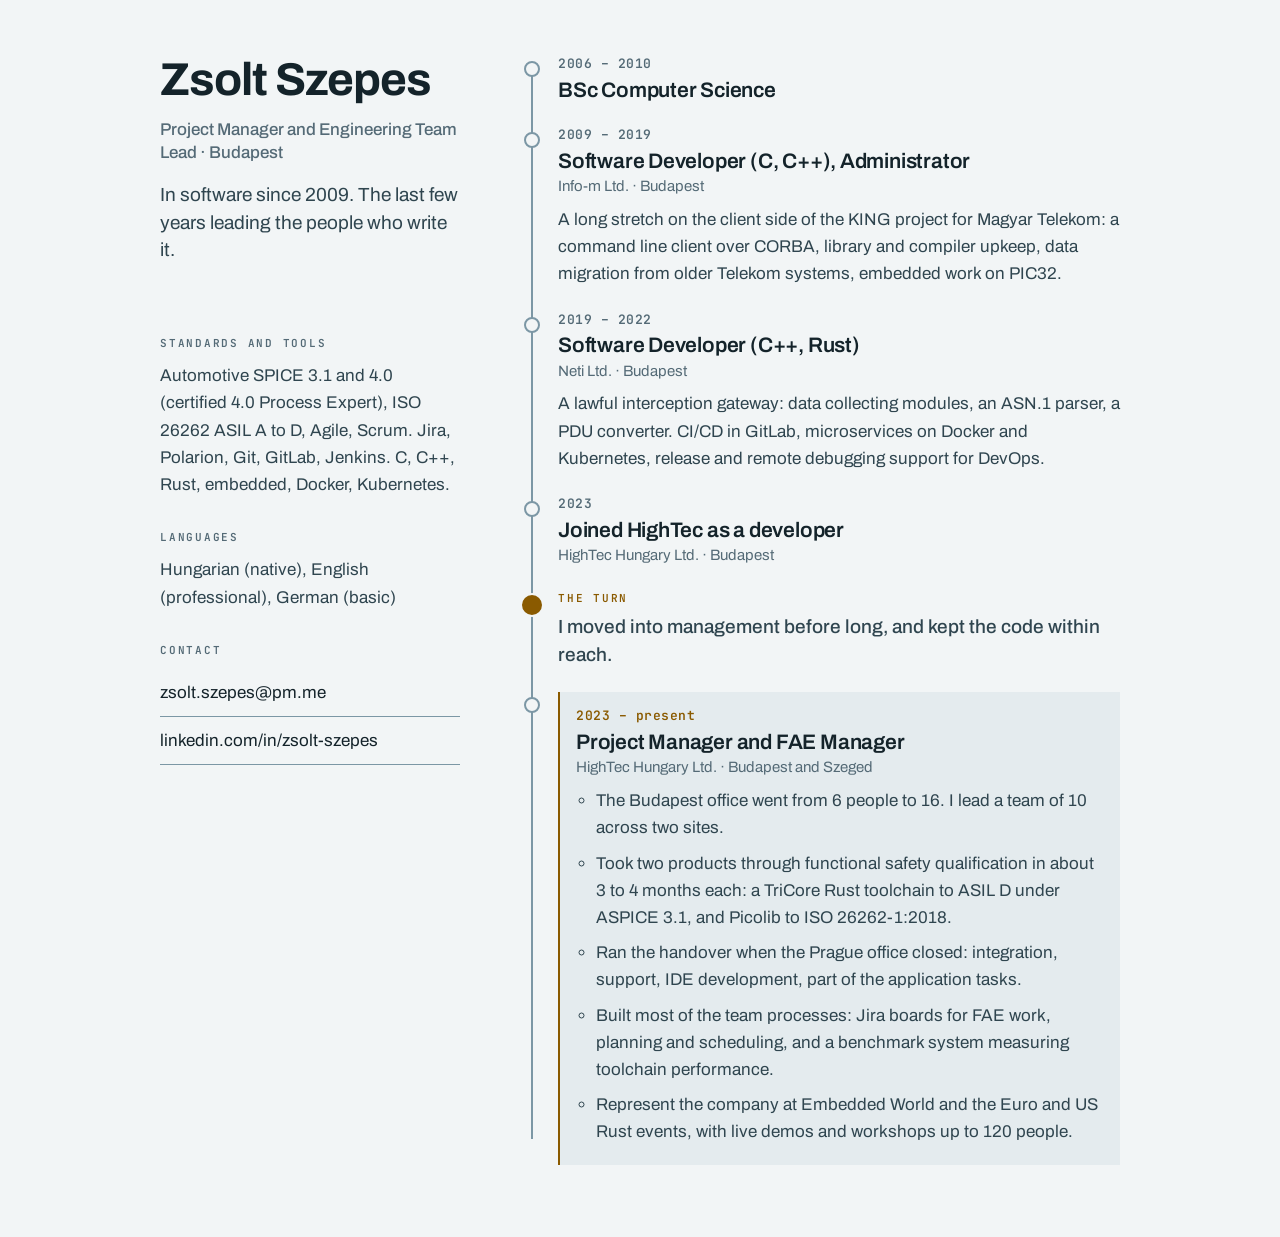
==== index.html @ c274b678 "Build the CV site: Direction B, "The Track" Replaces the 2022 placeholder with the approved single-p" ====
<!doctype html>
<html lang="en">
<head>
<meta charset="utf-8">
<meta name="viewport" content="width=device-width, initial-scale=1">
<meta name="format-detection" content="telephone=no">

<title>Zsolt Szepes - Project Manager and Engineering Team Lead</title>
<meta name="description" content="Project manager and engineering team lead in Budapest, working on embedded and automotive systems. I came up through the code as a C, C++ and Rust developer.">
<link rel="canonical" href="https://zsotte.com/">

<meta property="og:type" content="profile">
<meta property="og:url" content="https://zsotte.com/">
<meta property="og:title" content="Zsolt Szepes">
<meta property="og:description" content="Project manager and engineering team lead in Budapest. Embedded and automotive systems, functional safety, Rust toolchains.">
<!-- og:image and twitter:card are deliberately absent: og.png could not be
     rasterised on the build machine. Per the build spec, a card pointing at a
     missing image renders a broken box, which is worse than the text fallback.
     Restore both lines together with the file, never one without the other. -->

<meta name="theme-color" content="#1B2A32" media="(prefers-color-scheme: dark)">
<meta name="theme-color" content="#F2F5F6" media="(prefers-color-scheme: light)">

<link rel="icon" href="/favicon.svg" type="image/svg+xml">
<link rel="icon" href="/favicon-32.png" sizes="32x32" type="image/png">
<link rel="apple-touch-icon" href="/apple-touch-icon-180.png">

<link rel="preload" href="/assets/fonts/archivo-latin-var.woff2" as="font" type="font/woff2" crossorigin>
<link rel="stylesheet" href="/styles.css">
</head>
<body>
<div class="page">

  <header class="identity">
    <h1>Zsolt Szepes</h1>
    <p class="role">Project Manager and Engineering Team Lead &middot; Budapest</p>
    <p class="lede">In software since 2009. The last few years leading the people who write it.</p>
  </header>

  <main>
    <ol class="track">

      <li class="stop">
        <p class="year">2006 &ndash; 2010</p>
        <h2>BSc Computer Science</h2>
      </li>

      <li class="stop">
        <p class="year">2009 &ndash; 2019</p>
        <h2>Software Developer (C, C++), Administrator</h2>
        <p class="org">Info-m Ltd. &middot; Budapest</p>
        <p>A long stretch on the client side of the KING project for Magyar Telekom: a command line client over CORBA, library and compiler upkeep, data migration from older Telekom systems, embedded work on PIC32.</p>
      </li>

      <li class="stop">
        <p class="year">2019 &ndash; 2022</p>
        <h2>Software Developer (C++, Rust)</h2>
        <p class="org">Neti Ltd. &middot; Budapest</p>
        <p>A lawful interception gateway: data collecting modules, an ASN.1 parser, a PDU converter. CI/CD in GitLab, microservices on Docker and Kubernetes, release and remote debugging support for DevOps.</p>
      </li>

      <li class="stop">
        <p class="year">2023</p>
        <h2>Joined HighTec as a developer</h2>
        <p class="org">HighTec Hungary Ltd. &middot; Budapest</p>
      </li>

      <li class="pivot">
        <p class="pivot-label">The turn</p>
        <p>I moved into management before long, and kept the code within reach.</p>
      </li>

      <li class="stop now">
        <p class="year">2023 &ndash; present</p>
        <h2>Project Manager and FAE Manager</h2>
        <p class="org">HighTec Hungary Ltd. &middot; Budapest and Szeged</p>
        <ul>
          <li>The Budapest office went from 6 people to 16. I lead a team of 10 across two sites.</li>
          <li>Took two products through functional safety qualification in about 3 to 4 months each: a TriCore Rust toolchain to ASIL D under ASPICE 3.1, and Picolib to ISO 26262-1:2018.</li>
          <li>Ran the handover when the Prague office closed: integration, support, IDE development, part of the application tasks.</li>
          <li>Built most of the team processes: Jira boards for FAE work, planning and scheduling, and a benchmark system measuring toolchain performance.</li>
          <li>Represent the company at Embedded World and the Euro and US Rust events, with live demos and workshops up to 120 people.</li>
        </ul>
      </li>

    </ol>
  </main>

  <footer class="colophon">
    <h2>Standards and tools</h2>
    <p>Automotive SPICE 3.1 and 4.0 (certified 4.0 Process Expert), ISO 26262 ASIL A to D, Agile, Scrum. Jira, Polarion, Git, GitLab, Jenkins. C, C++, Rust, embedded, Docker, Kubernetes.</p>
    <h2>Languages</h2>
    <p>Hungarian (native), English (professional), German (basic)</p>
    <h2>Contact</h2>
    <ul class="contact">
      <li><a href="mailto:zsolt.szepes@pm.me">zsolt.szepes@pm.me</a></li>
      <li><a href="https://www.linkedin.com/in/zsolt-szepes">linkedin.com/in/zsolt-szepes</a></li>
    </ul>
  </footer>

</div>

<script type="application/ld+json">
{
  "@context": "https://schema.org",
  "@type": "Person",
  "name": "Zsolt Szepes",
  "jobTitle": "Project Manager and Engineering Team Lead",
  "url": "https://zsotte.com/",
  "email": "mailto:zsolt.szepes@pm.me",
  "address": { "@type": "PostalAddress", "addressLocality": "Budapest", "addressCountry": "HU" },
  "sameAs": ["https://www.linkedin.com/in/zsolt-szepes"],
  "knowsLanguage": ["hu", "en", "de"]
}
</script>
</body>
</html>
---- styles.css ----
/* zsotte.com -- Direction B, "The Track".
   Design: trixi (zsotte-com-build-spec.md). Implementation: kevin.
   Every colour is a token declared on the bare :root and only redefined in the
   light / print blocks. No colour is ever declared anywhere else. */

*, *::before, *::after { box-sizing: border-box; }

/* box-sizing above is load-bearing, not housekeeping: the rail geometry in
   section 5 of the spec assumes a 16px dot INCLUDING its 2px ring. With
   content-box the dot renders 20px wide and every centre drifts 2px off the
   line. Do not remove this rule. */

:root{
  /* --- dark, the default --- */
  --bg:        #1B2A32;
  --panel:     #22333C;
  --ink:       #E7EEF1;
  --body:      #C9D6DC;
  --muted:     #93A6AF;
  --rail:      #4E7285;
  --mark:      #F0B429;

  --font-sans: "Archivo", "Helvetica Neue", Arial, sans-serif;
  --font-mono: "JetBrains Mono", ui-monospace, SFMono-Regular, Menlo, Consolas, monospace;

  --s1: 4px;  --s2: 8px;  --s3: 12px; --s4: 16px; --s5: 20px;
  --s6: 24px; --s7: 32px; --s8: 40px; --s9: 56px; --s10: 72px;

  --pad: 20px;
  --rail-indent: 34px;
  --maxw: 1024px;

  /* type scale -- mobile column of the spec table */
  --fs-h1:    32px;
  --fs-lede:  17px;
  --fs-role:  16px;
  --fs-h2:    19px;
  --fs-body:  16px;
  --fs-meta:  14px;
  --fs-year:  12px;
  --fs-label: 11px;
}

@media (prefers-color-scheme: light){
  :root:not([data-theme="dark"]){
    --bg:    #F2F5F6;
    --panel: #E4EBEE;
    --ink:   #14232A;
    --body:  #2F454F;
    --muted: #546A76;
    --rail:  #7C97A5;
    --mark:  #8A5A00;
  }
}
:root[data-theme="light"]{
  --bg:#F2F5F6; --panel:#E4EBEE; --ink:#14232A; --body:#2F454F;
  --muted:#546A76; --rail:#7C97A5; --mark:#8A5A00;
}

/* ---------- fonts, self-hosted, latin subset ---------- */

@font-face{
  font-family: "Archivo";
  src: url("/assets/fonts/archivo-latin-var.woff2") format("woff2");
  font-weight: 100 900;
  font-style: normal;
  font-display: swap;
}
@font-face{
  font-family: "JetBrains Mono";
  src: url("/assets/fonts/jetbrains-mono-latin-var.woff2") format("woff2");
  font-weight: 100 800;
  font-style: normal;
  font-display: swap;
}

/* ---------- base ---------- */

html{
  -webkit-text-size-adjust: 100%;
}

body{
  margin: 0;
  background: var(--bg);
  color: var(--body);
  font-family: var(--font-sans);
  font-size: var(--fs-body);
  line-height: 1.6;
  font-weight: 400;
}

.page{
  padding: var(--s9) var(--pad) var(--s10);
}

h1, h2{
  color: var(--ink);
  text-wrap: balance;
  margin: 0;
}

p{ margin: 0; }

/* ---------- identity ---------- */

.identity{
  margin-bottom: var(--s8);
  overflow-wrap: break-word;
}
.identity h1{
  font-size: var(--fs-h1);
  line-height: 1.08;
  font-weight: 700;
  letter-spacing: -0.022em;
}
.identity .role{
  margin-top: var(--s3);
  font-size: var(--fs-role);
  line-height: 1.4;
  font-weight: 500;
  color: var(--muted);
}
.identity .lede{
  margin-top: var(--s4);
  font-size: var(--fs-lede);
  line-height: 1.45;
  font-weight: 400;
  max-width: 34ch;
}

/* ---------- the rail ---------- */

.track{
  position: relative;
  list-style: none;
  margin: 0;
  padding: 0 0 0 var(--rail-indent);
}

.track::before{
  content: "";
  position: absolute;
  left: 7px;
  top: 6px;
  bottom: 26px;
  width: 2px;
  background: var(--rail);
}

.track:empty::before{ display: none; }

.stop, .pivot{
  position: relative;
  margin: 0 0 var(--s6);
  overflow-wrap: break-word;
}
.stop:last-child, .pivot:last-child{ margin-bottom: 0; }

/* a dot's centre must land 8px from the .track content-box left edge.
   left = -(rail-indent) + (dot / 2) - 8px, minus any left border the element
   carries, because absolute positioning is relative to the padding box. */
.stop::before{
  content: "";
  position: absolute;
  left: -34px;
  top: 5px;
  width: 16px;
  height: 16px;
  border-radius: 50%;
  background: var(--bg);
  border: 2px solid var(--rail);
}

.year{
  font-family: var(--font-mono);
  font-size: var(--fs-year);
  line-height: 1.3;
  font-weight: 600;
  letter-spacing: 0.04em;
  font-variant-numeric: tabular-nums;
  color: var(--muted);
}
.stop h2{
  margin-top: var(--s1);
  font-size: var(--fs-h2);
  line-height: 1.25;
  font-weight: 600;
  letter-spacing: -0.01em;
}
.org{
  margin-top: 2px;
  font-size: var(--fs-meta);
  line-height: 1.45;
  color: var(--muted);
}
.stop .org + p{ margin-top: var(--s2); }

/* ---------- the two accented elements ---------- */

.pivot::before{
  content: "";
  position: absolute;
  left: -38px;
  top: 2px;
  width: 24px;
  height: 24px;
  border-radius: 50%;
  background: var(--mark);
  border: 2px solid var(--bg);
}
.pivot-label{
  font-family: var(--font-mono);
  font-size: var(--fs-label);
  line-height: 1.3;
  letter-spacing: 0.16em;
  text-transform: uppercase;
  color: var(--mark);
  font-weight: 600;
}
.pivot p + p{
  margin-top: var(--s2);
  font-size: var(--fs-lede);
  line-height: 1.45;
  font-weight: 500;
}

.now{
  background: var(--panel);
  border-left: 2px solid var(--mark);
  padding: var(--s4) var(--s4) var(--s5);
}
.now::before{ left: -36px; }
.now .year{ color: var(--mark); }
.now ul{
  margin: var(--s2) 0 0;
  padding-left: var(--s5);
}
.now li{ margin-top: var(--s2); }
.now li:first-child{ margin-top: 0; }

/* ---------- colophon ---------- */

.colophon{
  margin-top: var(--s8);
  padding-top: var(--s7);
  border-top: 1px solid var(--rail);
}
.colophon h2{
  font-family: var(--font-mono);
  font-size: var(--fs-label);
  line-height: 1.3;
  letter-spacing: 0.16em;
  text-transform: uppercase;
  font-weight: 600;
  color: var(--muted);
}
.colophon h2 + p{ margin-top: var(--s3); }
.colophon p + h2{ margin-top: var(--s7); }

.contact{
  list-style: none;
  margin: var(--s3) 0 0;
  padding: 0;
}
.contact a{
  display: flex;
  align-items: center;
  min-height: 48px;
  overflow-wrap: anywhere;
}

/* ---------- links ---------- */

a{
  color: var(--ink);
  text-decoration: none;
  border-bottom: 1px solid var(--rail);
  transition: border-color 150ms ease;
}
a:visited{ color: var(--ink); }
a:hover{ border-bottom-color: var(--mark); }
a:focus-visible{
  outline: 2px solid var(--mark);
  outline-offset: 2px;
  border-radius: 2px;
}

/* ---------- responsive ---------- */

@media (max-width: 379px){
  :root{ --pad: 16px; }
}

@media (min-width: 600px){
  :root{
    --pad: 32px;
    --fs-h1:    46px;
    --fs-lede:  19px;
    --fs-role:  17px;
    --fs-h2:    21px;
    --fs-body:  17px;
    --fs-meta:  15px;
    --fs-year:  13px;
    --fs-label: 11px;
  }
}

@media (min-width: 900px){
  .page{
    display: grid;
    grid-template-columns: 300px minmax(0, 620px);
    grid-template-rows: auto 1fr;
    column-gap: 64px;
    justify-content: center;
  }
  .identity { grid-column: 1; grid-row: 1; position: sticky; top: 48px; align-self: start; }
  .colophon { grid-column: 1; grid-row: 2; align-self: start; border-top: 0; margin-top: var(--s7); padding-top: 0; }
  main      { grid-column: 2; grid-row: 1 / 3; }
  .track    { max-width: 62ch; }
}

@media (min-width: 1080px){
  .page{
    max-width: var(--maxw);
    margin-inline: auto;
  }
}

/* ---------- state media queries ---------- */

@media (prefers-reduced-motion: reduce){
  *, *::before, *::after{
    transition-duration: .01ms !important;
    animation-duration: .01ms !important;
    animation-iteration-count: 1 !important;
    scroll-behavior: auto !important;
  }
}

@media (prefers-contrast: more){
  :root{ --muted: var(--body); --rail: var(--muted); }
}

@media print{
  :root{ --bg:#FFFFFF; --panel:#FFFFFF; --ink:#000000; --body:#1A1A1A;
         --muted:#444444; --rail:#666666; --mark:#000000; }
  @page{ margin: 16mm; }
  .now{ background:none; border-left:1pt solid var(--ink); }
  .stop, .pivot{ break-inside: avoid; }
  .contact a[href^="http"]::after{ content:" (" attr(href) ")"; font-size:10pt; }
  .page{ display:block; padding: 0; }
  .identity{ position: static; }
}
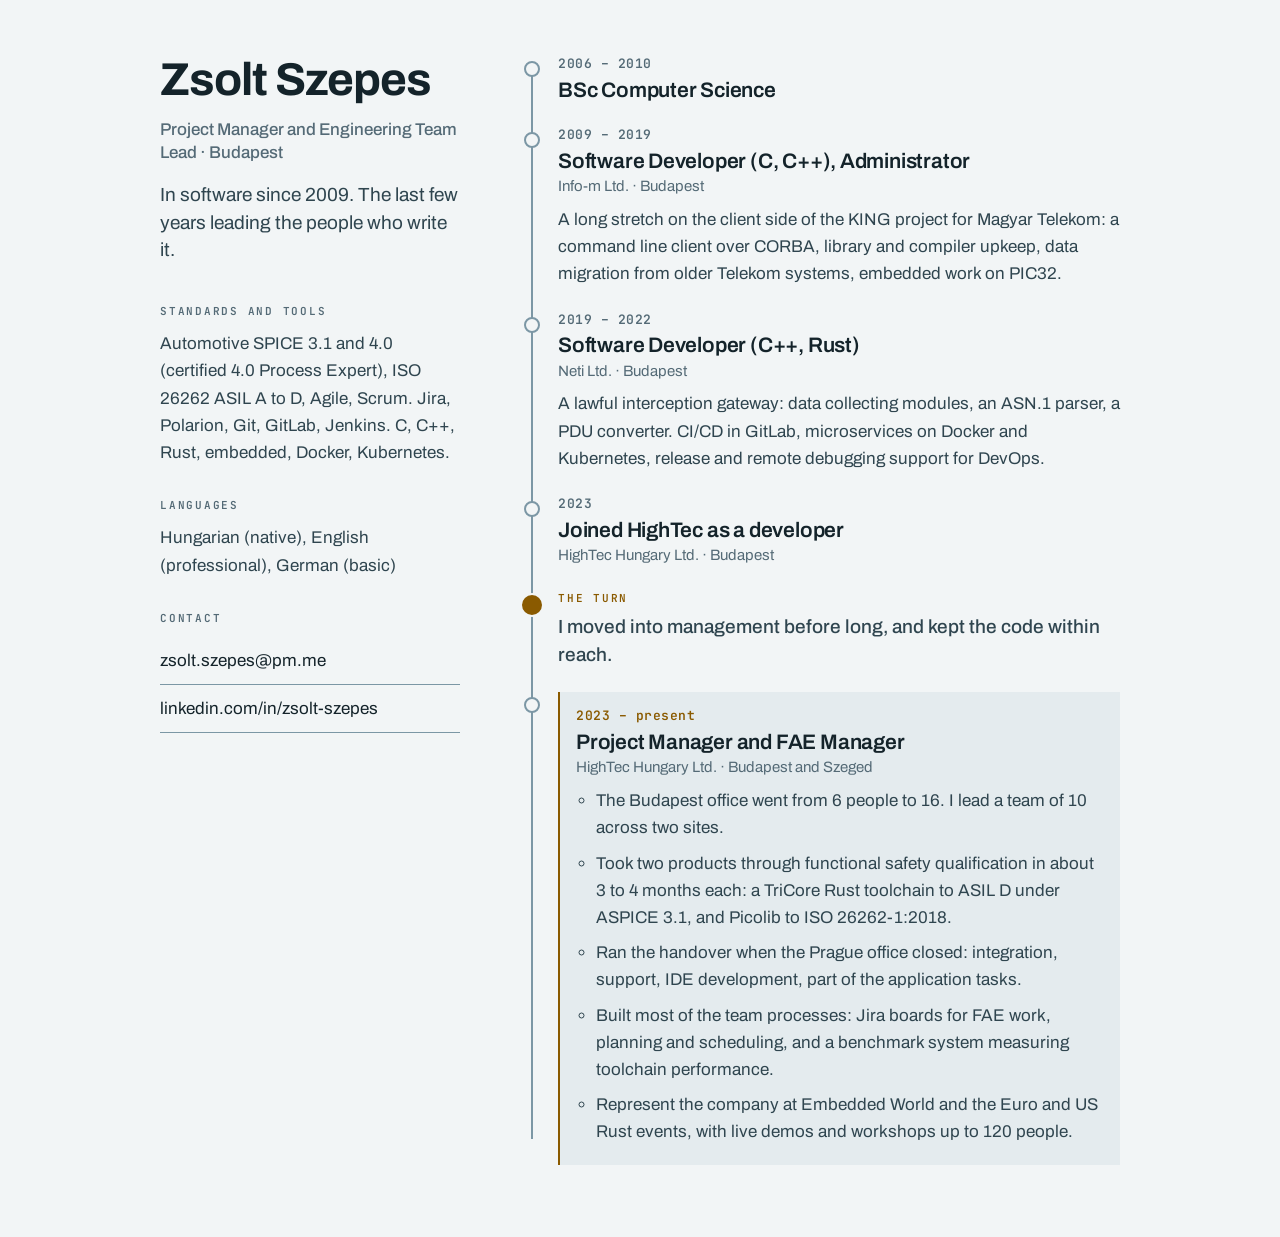
==== commit c195a4dc: "Wrap the left column in one sticky block zsotte asked for the colophon back in the left column, with" ====
--- a/index.html
+++ b/index.html
@@ -13,10 +13,11 @@
 <meta property="og:url" content="https://zsotte.com/">
 <meta property="og:title" content="Zsolt Szepes">
 <meta property="og:description" content="Project manager and engineering team lead in Budapest. Embedded and automotive systems, functional safety, Rust toolchains.">
-<!-- og:image and twitter:card are deliberately absent: og.png could not be
-     rasterised on the build machine. Per the build spec, a card pointing at a
-     missing image renders a broken box, which is worse than the text fallback.
-     Restore both lines together with the file, never one without the other. -->
+<meta property="og:image" content="https://zsotte.com/assets/og.png">
+<meta property="og:image:width" content="1200">
+<meta property="og:image:height" content="630">
+<meta property="og:image:alt" content="Zsolt Szepes, Project Manager and Engineering Team Lead, Budapest">
+<meta name="twitter:card" content="summary_large_image">
 
 <meta name="theme-color" content="#1B2A32" media="(prefers-color-scheme: dark)">
 <meta name="theme-color" content="#F2F5F6" media="(prefers-color-scheme: light)">
@@ -31,11 +32,29 @@
 <body>
 <div class="page">
 
-  <header class="identity">
-    <h1>Zsolt Szepes</h1>
-    <p class="role">Project Manager and Engineering Team Lead &middot; Budapest</p>
-    <p class="lede">In software since 2009. The last few years leading the people who write it.</p>
-  </header>
+  <!-- .sidebar is the sticky block on desktop; below 900px it is
+       display:contents, so it disappears as a box and changes nothing. -->
+  <div class="sidebar">
+
+    <header class="identity">
+      <h1>Zsolt Szepes</h1>
+      <p class="role">Project Manager and Engineering Team Lead &middot; Budapest</p>
+      <p class="lede">In software since 2009. The last few years leading the people who write it.</p>
+    </header>
+
+    <footer class="colophon">
+      <h2>Standards and tools</h2>
+      <p>Automotive SPICE 3.1 and 4.0 (certified 4.0 Process Expert), ISO 26262 ASIL A to D, Agile, Scrum. Jira, Polarion, Git, GitLab, Jenkins. C, C++, Rust, embedded, Docker, Kubernetes.</p>
+      <h2>Languages</h2>
+      <p>Hungarian (native), English (professional), German (basic)</p>
+      <h2>Contact</h2>
+      <ul class="contact">
+        <li><a href="mailto:zsolt.szepes@pm.me">zsolt.szepes@pm.me</a></li>
+        <li><a href="https://www.linkedin.com/in/zsolt-szepes">linkedin.com/in/zsolt-szepes</a></li>
+      </ul>
+    </footer>
+
+  </div>
 
   <main>
     <ol class="track">
@@ -86,18 +105,6 @@
     </ol>
   </main>
 
-  <footer class="colophon">
-    <h2>Standards and tools</h2>
-    <p>Automotive SPICE 3.1 and 4.0 (certified 4.0 Process Expert), ISO 26262 ASIL A to D, Agile, Scrum. Jira, Polarion, Git, GitLab, Jenkins. C, C++, Rust, embedded, Docker, Kubernetes.</p>
-    <h2>Languages</h2>
-    <p>Hungarian (native), English (professional), German (basic)</p>
-    <h2>Contact</h2>
-    <ul class="contact">
-      <li><a href="mailto:zsolt.szepes@pm.me">zsolt.szepes@pm.me</a></li>
-      <li><a href="https://www.linkedin.com/in/zsolt-szepes">linkedin.com/in/zsolt-szepes</a></li>
-    </ul>
-  </footer>
-
 </div>
 
 <script type="application/ld+json">
--- a/styles.css
+++ b/styles.css
@@ -91,8 +91,18 @@
 }
 
 .page{
+  display: flex;
+  flex-direction: column;
   padding: var(--s9) var(--pad) var(--s10);
 }
+
+/* Below 900px the wrapper is not a box at all, so .identity and .colophon are
+   direct flex items of .page and `order` puts them back into reading shape.
+   These order rules live here once -- mobile and print both rely on them. */
+.sidebar { display: contents; }
+.identity{ order: 1; }
+main     { order: 2; }
+.colophon{ order: 3; }
 
 h1, h2{
   color: var(--ink);
@@ -310,14 +320,30 @@
   .page{
     display: grid;
     grid-template-columns: 300px minmax(0, 620px);
-    grid-template-rows: auto 1fr;
+    grid-template-rows: auto;
     column-gap: 64px;
     justify-content: center;
   }
-  .identity { grid-column: 1; grid-row: 1; position: sticky; top: 48px; align-self: start; }
-  .colophon { grid-column: 1; grid-row: 2; align-self: start; border-top: 0; margin-top: var(--s7); padding-top: 0; }
-  main      { grid-column: 2; grid-row: 1 / 3; }
-  .track    { max-width: 62ch; }
+  /* The wrapper becomes a real box here, and it is what sticks -- one block,
+     not two. Two sticky blocks in one column cannot be made safe: their offsets
+     would have to know each other's height, and where they meet they overlap.
+     The grid area is the single row, whose height comes from main, so the
+     travel is the whole page. max-height is the guard: when the column is
+     taller than the window it scrolls inside itself instead of hiding its own
+     bottom. No magic number, and nothing is ever unreachable. */
+  .sidebar {
+    display: block;
+    grid-column: 1; grid-row: 1;
+    position: sticky; top: 48px; align-self: start;
+    max-height: calc(100vh - 96px);
+    overflow-y: auto;
+    overscroll-behavior: contain;
+  }
+  main     { grid-column: 2; grid-row: 1; }
+  .track   { max-width: 62ch; }
+  /* In the left column the colophon sits under the identity, so it drops the
+     separator it carries when it is under the track. */
+  .colophon{ border-top: 0; margin-top: var(--s7); padding-top: 0; }
 }
 
 @media (min-width: 1080px){
@@ -349,6 +375,9 @@
   .now{ background:none; border-left:1pt solid var(--ink); }
   .stop, .pivot{ break-inside: avoid; }
   .contact a[href^="http"]::after{ content:" (" attr(href) ")"; font-size:10pt; }
-  .page{ display:block; padding: 0; }
+  /* Flex, NOT block: block layout ignores `order`, and the printed CV would put
+     Contact above the experience. The base order rules carry the reading shape. */
+  .page{ display: flex; flex-direction: column; padding: 0; }
+  .sidebar{ display: contents; }
   .identity{ position: static; }
 }
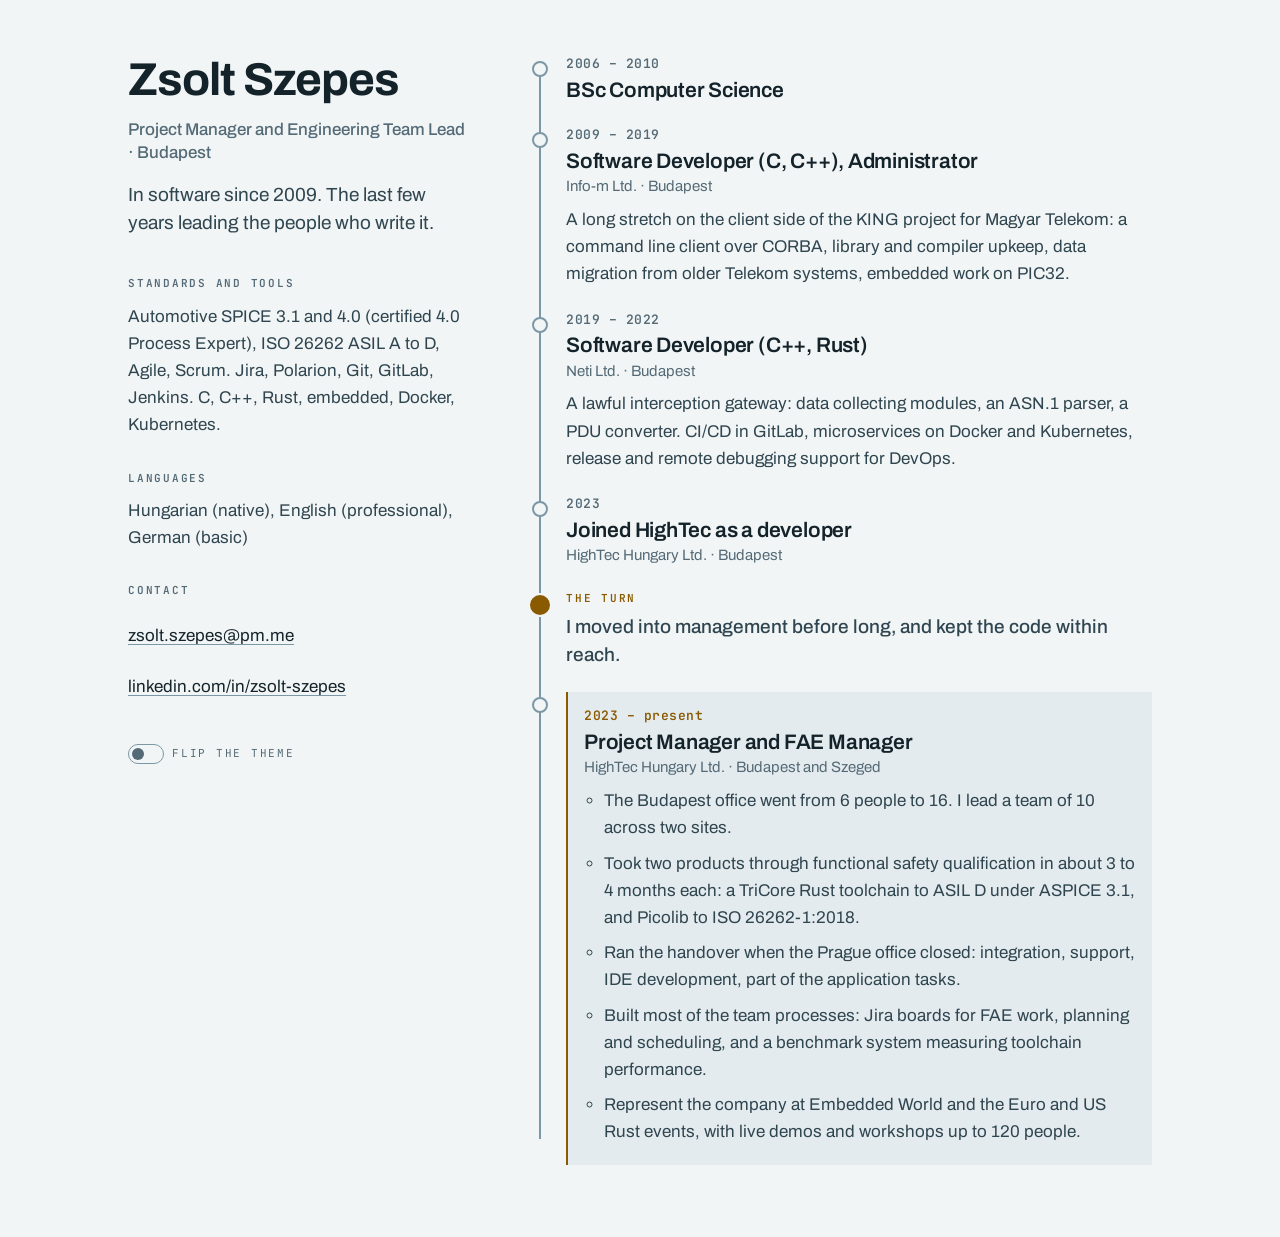
==== commit 9e91865e: "Name every colour once, add the theme toggle, widen the left column Five changes from the spec, in o" ====
--- a/index.html
+++ b/index.html
@@ -52,6 +52,12 @@
         <li><a href="mailto:zsolt.szepes@pm.me">zsolt.szepes@pm.me</a></li>
         <li><a href="https://www.linkedin.com/in/zsolt-szepes">linkedin.com/in/zsolt-szepes</a></li>
       </ul>
+
+      <!-- Placeholder label text: the wording is copy, not a design decision. -->
+      <p class="theme-flip-row">
+        <input type="checkbox" id="theme-flip" class="theme-flip">
+        <label for="theme-flip">Flip the theme</label>
+      </p>
     </footer>
 
   </div>
--- a/styles.css
+++ b/styles.css
@@ -1,7 +1,8 @@
 /* zsotte.com -- Direction B, "The Track".
    Design: trixi (zsotte-com-build-spec.md). Implementation: kevin.
-   Every colour is a token declared on the bare :root and only redefined in the
-   light / print blocks. No colour is ever declared anywhere else. */
+   Every colour value is written once, in the --dark-* / --light-* palettes on
+   :root. The theme states only re-point at them; the print block is the one
+   place that declares its own paper colours. */
 
 *, *::before, *::after { box-sizing: border-box; }
 
@@ -11,14 +12,16 @@
    line. Do not remove this rule. */
 
 :root{
-  /* --- dark, the default --- */
-  --bg:        #1B2A32;
-  --panel:     #22333C;
-  --ink:       #E7EEF1;
-  --body:      #C9D6DC;
-  --muted:     #93A6AF;
-  --rail:      #4E7285;
-  --mark:      #F0B429;
+  /* Every colour value is written ONCE, here. The theme states below only
+     re-point --bg/--ink/... at one palette or the other. A hex value never
+     appears anywhere else in this file, and never inside a theme block. */
+  --dark-bg:#1B2A32;   --dark-panel:#22333C; --dark-ink:#E7EEF1;
+  --dark-body:#C9D6DC; --dark-muted:#93A6AF; --dark-rail:#4E7285;
+  --dark-mark:#F0B429;
+
+  --light-bg:#F2F5F6;   --light-panel:#E4EBEE; --light-ink:#14232A;
+  --light-body:#2F454F; --light-muted:#546A76; --light-rail:#7C97A5;
+  --light-mark:#8A5A00;
 
   --font-sans: "Archivo", "Helvetica Neue", Arial, sans-serif;
   --font-mono: "JetBrains Mono", ui-monospace, SFMono-Regular, Menlo, Consolas, monospace;
@@ -28,7 +31,7 @@
 
   --pad: 20px;
   --rail-indent: 34px;
-  --maxw: 1024px;
+  --maxw: 1088px;   /* 1088 - 64px of .page padding = 1024 for the grid */
 
   /* type scale -- mobile column of the spec table */
   --fs-h1:    32px;
@@ -41,21 +44,37 @@
   --fs-label: 11px;
 }
 
+/* Four theme states, because the toggle flips whatever the system asked for.
+   color-scheme rides along with each one: it is what stops the white flash
+   before first paint, and what makes the sidebar scrollbar belong to the page
+   instead of arriving as a light system bar in a dark column. */
+
+/* 1 -- no preference, or dark preference: dark */
+:root{ color-scheme: dark;
+  --bg:var(--dark-bg); --panel:var(--dark-panel); --ink:var(--dark-ink);
+  --body:var(--dark-body); --muted:var(--dark-muted); --rail:var(--dark-rail);
+  --mark:var(--dark-mark); }
+
+/* 2 -- dark ground, toggle on: light */
+:root:has(#theme-flip:checked){ color-scheme: light;
+  --bg:var(--light-bg); --panel:var(--light-panel); --ink:var(--light-ink);
+  --body:var(--light-body); --muted:var(--light-muted); --rail:var(--light-rail);
+  --mark:var(--light-mark); }
+
 @media (prefers-color-scheme: light){
-  :root:not([data-theme="dark"]){
-    --bg:    #F2F5F6;
-    --panel: #E4EBEE;
-    --ink:   #14232A;
-    --body:  #2F454F;
-    --muted: #546A76;
-    --rail:  #7C97A5;
-    --mark:  #8A5A00;
-  }
-}
-:root[data-theme="light"]{
-  --bg:#F2F5F6; --panel:#E4EBEE; --ink:#14232A; --body:#2F454F;
-  --muted:#546A76; --rail:#7C97A5; --mark:#8A5A00;
-}
+  /* 3 -- light preference: light */
+  :root{ color-scheme: light;
+    --bg:var(--light-bg); --panel:var(--light-panel); --ink:var(--light-ink);
+    --body:var(--light-body); --muted:var(--light-muted); --rail:var(--light-rail);
+    --mark:var(--light-mark); }
+  /* 4 -- light preference, toggle on: dark */
+  :root:has(#theme-flip:checked){ color-scheme: dark;
+    --bg:var(--dark-bg); --panel:var(--dark-panel); --ink:var(--dark-ink);
+    --body:var(--dark-body); --muted:var(--dark-muted); --rail:var(--dark-rail);
+    --mark:var(--dark-mark); }
+}
+
+::selection{ background: var(--mark); color: var(--bg); }
 
 /* ---------- fonts, self-hosted, latin subset ---------- */
 
@@ -96,7 +115,7 @@
   padding: var(--s9) var(--pad) var(--s10);
 }
 
-/* Below 900px the wrapper is not a box at all, so .identity and .colophon are
+/* Below 1000px the wrapper is not a box at all, so .identity and .colophon are
    direct flex items of .page and `order` puts them back into reading shape.
    These order rules live here once -- mobile and print both rely on them. */
 .sidebar { display: contents; }
@@ -273,12 +292,48 @@
   margin: var(--s3) 0 0;
   padding: 0;
 }
+/* Block, not flex: a real text-decoration on a flex container has to propagate
+   into an anonymous flex item to reach the words, and engines have differed
+   there. Block with vertical padding gives the same 48px target (12 + 27 line
+   box + 12) and puts the underline on the text, where nothing is in doubt.
+   These two are not links inside running text -- they are tap targets, and the
+   page-wide border-bottom would sit 12-14px under the words, reading as a
+   divider rather than an underline. On the two most important links here. */
 .contact a{
-  display: flex;
-  align-items: center;
+  display: block;
+  padding: 12px 0;
   min-height: 48px;
   overflow-wrap: anywhere;
-}
+  border-bottom: 0;
+  text-decoration: underline;
+  text-decoration-color: var(--rail);
+  text-decoration-thickness: 1px;
+  text-underline-offset: 3px;
+  transition: text-decoration-color 150ms ease;
+}
+.contact a:hover{ text-decoration-color: var(--mark); }
+
+/* ---------- the theme control ---------- */
+
+/* A real checkbox with a real label: focusable, toggles with Space, announces
+   itself, and takes the same focus ring as every other control. No JavaScript;
+   the four theme states above read it with :has(). */
+.theme-flip-row{ display:flex; align-items:center; gap:var(--s2);
+                 margin-top:var(--s7); }
+.theme-flip{ appearance:none; margin:0; flex:none;
+             width:36px; height:20px; border-radius:10px;
+             border:1px solid var(--rail); background:transparent;
+             position:relative; cursor:pointer;
+             transition:border-color 150ms ease; }
+.theme-flip::after{ content:""; position:absolute; top:3px; left:3px;
+                    width:12px; height:12px; border-radius:50%;
+                    background:var(--muted);
+                    transition:transform 150ms ease, background-color 150ms ease; }
+.theme-flip:checked::after{ transform:translateX(16px); background:var(--mark); }
+.theme-flip:hover{ border-color:var(--mark); }
+.theme-flip-row label{ font-family:var(--font-mono); font-size:var(--fs-label);
+                       letter-spacing:.16em; text-transform:uppercase;
+                       color:var(--muted); cursor:pointer; }
 
 /* ---------- links ---------- */
 
@@ -316,10 +371,10 @@
   }
 }
 
-@media (min-width: 900px){
+@media (min-width: 1000px){
   .page{
     display: grid;
-    grid-template-columns: 300px minmax(0, 620px);
+    grid-template-columns: 340px minmax(0, 620px);
     grid-template-rows: auto;
     column-gap: 64px;
     justify-content: center;
@@ -338,6 +393,25 @@
     max-height: calc(100vh - 96px);
     overflow-y: auto;
     overscroll-behavior: contain;
+    /* Room for the focus ring, painted 4px outside the link (2px outline + 2px
+       offset) and otherwise clipped by this scroll container -- at the sides
+       too, because once one axis is not visible the other resolves to auto.
+       Horizontal: the negative inline margin cancels the padding, so the
+       content keeps its exact width and left edge. Vertical: bottom padding
+       only, and NO vertical margin. The symmetric version (padding: 6px;
+       margin: -6px) is arithmetically correct too, but a sticky box is
+       constrained by its MARGIN box, and two careful readers read that
+       interaction opposite ways -- so it stays out. Bottom padding alone has no
+       interaction with sticky at all. The top needs none: the first focusable
+       element sits far below the top edge, and scroll-padding covers it once
+       the column scrolls. */
+    padding: 0 6px 6px;
+    margin-inline: -6px;
+    scroll-padding: 6px;
+    /* When the column is taller than the window this scrollbar appears; without
+       these two it arrives as a light system bar sitting in a dark column. */
+    scrollbar-width: thin;
+    scrollbar-color: var(--rail) transparent;
   }
   main     { grid-column: 2; grid-row: 1; }
   .track   { max-width: 62ch; }
@@ -379,5 +453,4 @@
      Contact above the experience. The base order rules carry the reading shape. */
   .page{ display: flex; flex-direction: column; padding: 0; }
   .sidebar{ display: contents; }
-  .identity{ position: static; }
-}
+}
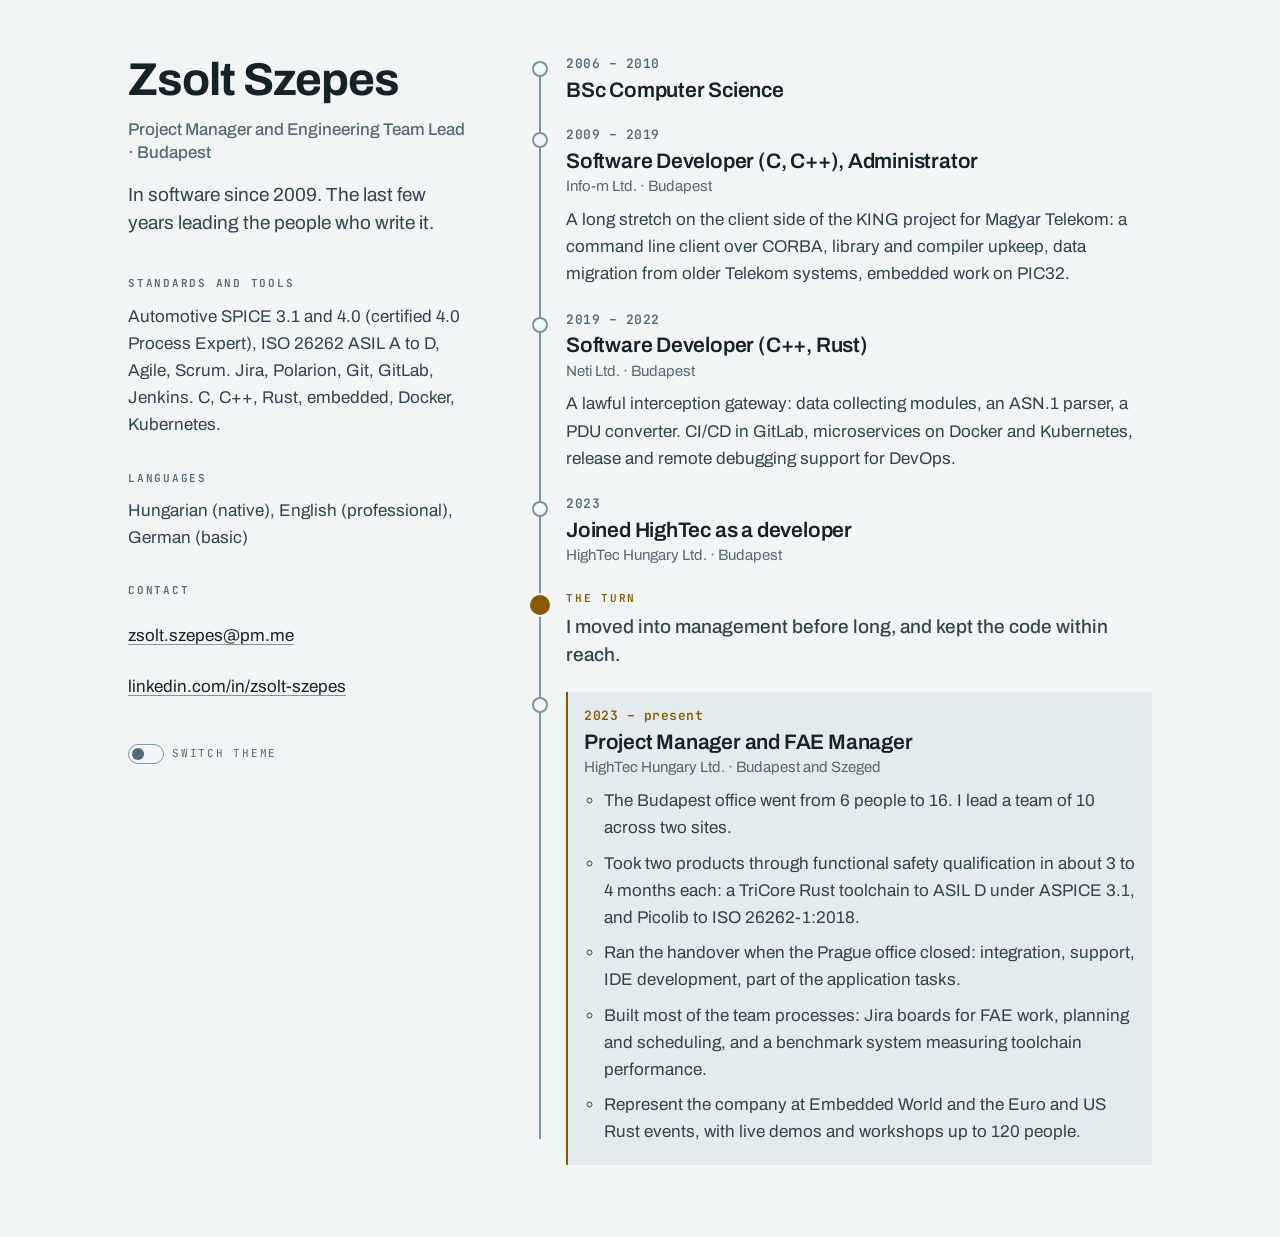
==== commit 85dadaa7: "Set the theme control's label copy "Switch theme", from jarvis. The label is static, so it has to re" ====
--- a/index.html
+++ b/index.html
@@ -53,10 +53,9 @@
         <li><a href="https://www.linkedin.com/in/zsolt-szepes">linkedin.com/in/zsolt-szepes</a></li>
       </ul>
 
-      <!-- Placeholder label text: the wording is copy, not a design decision. -->
       <p class="theme-flip-row">
         <input type="checkbox" id="theme-flip" class="theme-flip">
-        <label for="theme-flip">Flip the theme</label>
+        <label for="theme-flip">Switch theme</label>
       </p>
     </footer>
 
--- a/styles.css
+++ b/styles.css
@@ -420,7 +420,11 @@
   .colophon{ border-top: 0; margin-top: var(--s7); padding-top: 0; }
 }
 
-@media (min-width: 1080px){
+/* 1088, matching --maxw exactly: at 1080 the query would be active while the
+   cap still did nothing, because the page is narrower than the cap. A media
+   query that says 1080 and takes effect at 1088 promises something other than
+   what it does. */
+@media (min-width: 1088px){
   .page{
     max-width: var(--maxw);
     margin-inline: auto;
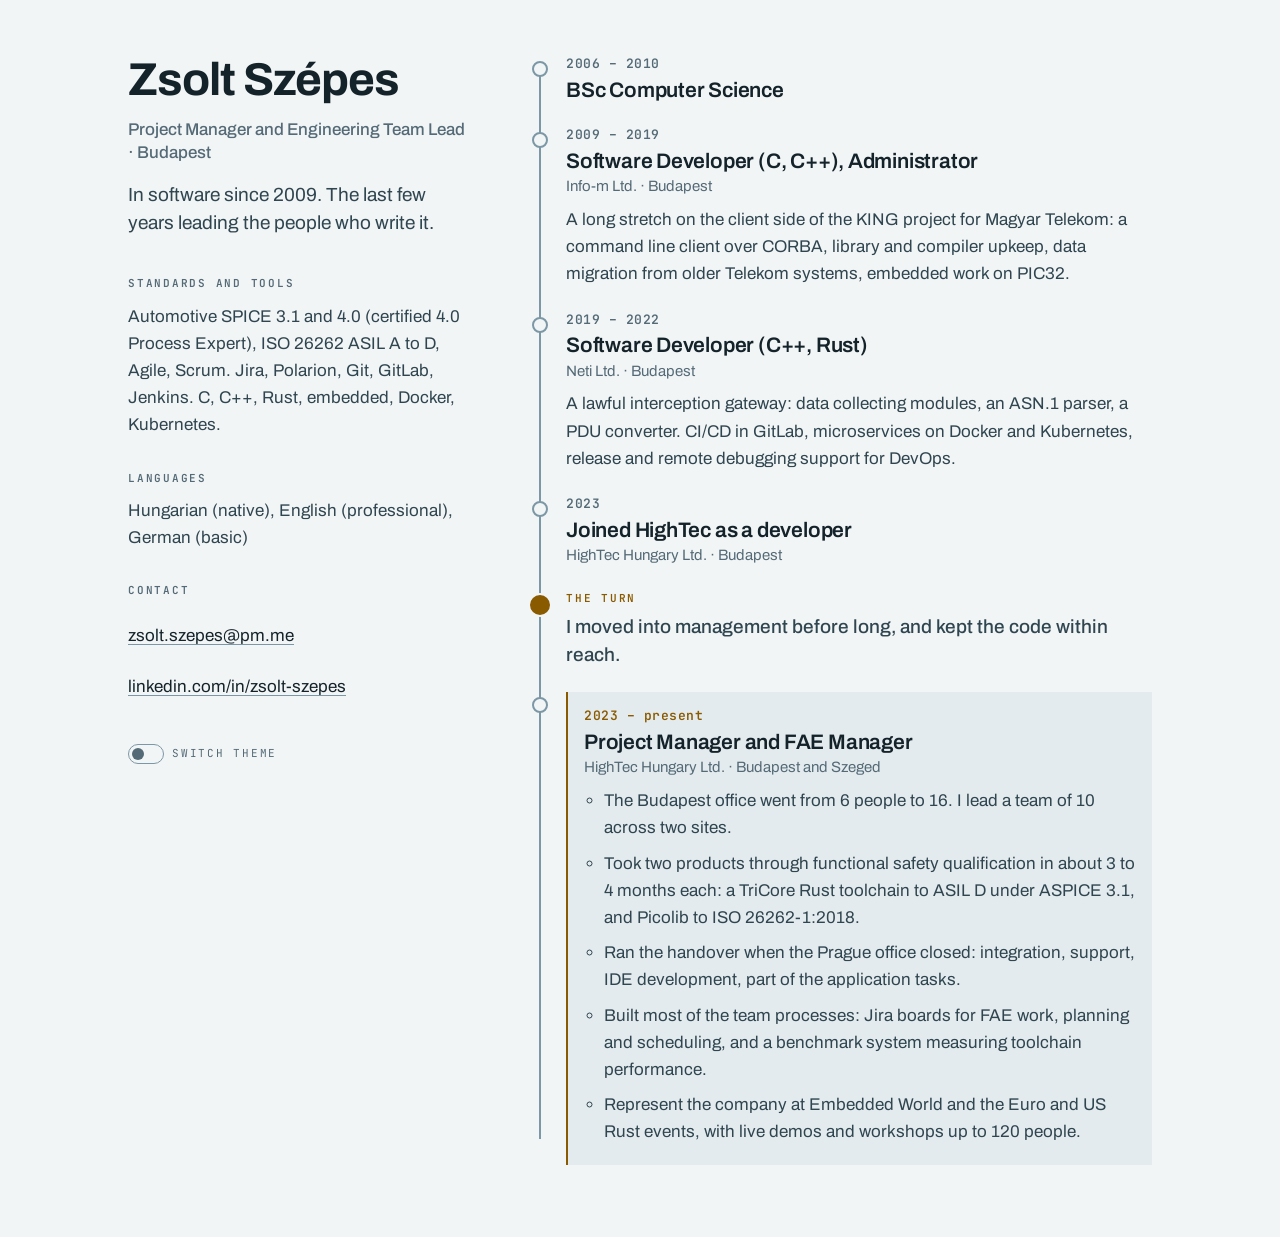
==== commit 8764e186: "Write the name with its accent: Zsolt Szépes zsotte asked for the display name to carry the accent i" ====
--- a/index.html
+++ b/index.html
@@ -5,18 +5,18 @@
 <meta name="viewport" content="width=device-width, initial-scale=1">
 <meta name="format-detection" content="telephone=no">
 
-<title>Zsolt Szepes - Project Manager and Engineering Team Lead</title>
+<title>Zsolt Szépes - Project Manager and Engineering Team Lead</title>
 <meta name="description" content="Project manager and engineering team lead in Budapest, working on embedded and automotive systems. I came up through the code as a C, C++ and Rust developer.">
 <link rel="canonical" href="https://zsotte.com/">
 
 <meta property="og:type" content="profile">
 <meta property="og:url" content="https://zsotte.com/">
-<meta property="og:title" content="Zsolt Szepes">
+<meta property="og:title" content="Zsolt Szépes">
 <meta property="og:description" content="Project manager and engineering team lead in Budapest. Embedded and automotive systems, functional safety, Rust toolchains.">
 <meta property="og:image" content="https://zsotte.com/assets/og.png">
 <meta property="og:image:width" content="1200">
 <meta property="og:image:height" content="630">
-<meta property="og:image:alt" content="Zsolt Szepes, Project Manager and Engineering Team Lead, Budapest">
+<meta property="og:image:alt" content="Zsolt Szépes, Project Manager and Engineering Team Lead, Budapest">
 <meta name="twitter:card" content="summary_large_image">
 
 <meta name="theme-color" content="#1B2A32" media="(prefers-color-scheme: dark)">
@@ -37,7 +37,7 @@
   <div class="sidebar">
 
     <header class="identity">
-      <h1>Zsolt Szepes</h1>
+      <h1>Zsolt Szépes</h1>
       <p class="role">Project Manager and Engineering Team Lead &middot; Budapest</p>
       <p class="lede">In software since 2009. The last few years leading the people who write it.</p>
     </header>
@@ -116,7 +116,7 @@
 {
   "@context": "https://schema.org",
   "@type": "Person",
-  "name": "Zsolt Szepes",
+  "name": "Zsolt Szépes",
   "jobTitle": "Project Manager and Engineering Team Lead",
   "url": "https://zsotte.com/",
   "email": "mailto:zsolt.szepes@pm.me",
--- a/styles.css
+++ b/styles.css
@@ -457,4 +457,8 @@
      Contact above the experience. The base order rules carry the reading shape. */
   .page{ display: flex; flex-direction: column; padding: 0; }
   .sidebar{ display: contents; }
-}
+  /* Content goes on paper, controls never do: anything that exists only to
+     change the display is hidden here. There is nothing to switch on a sheet
+     of paper. */
+  .theme-flip-row{ display: none; }
+}
